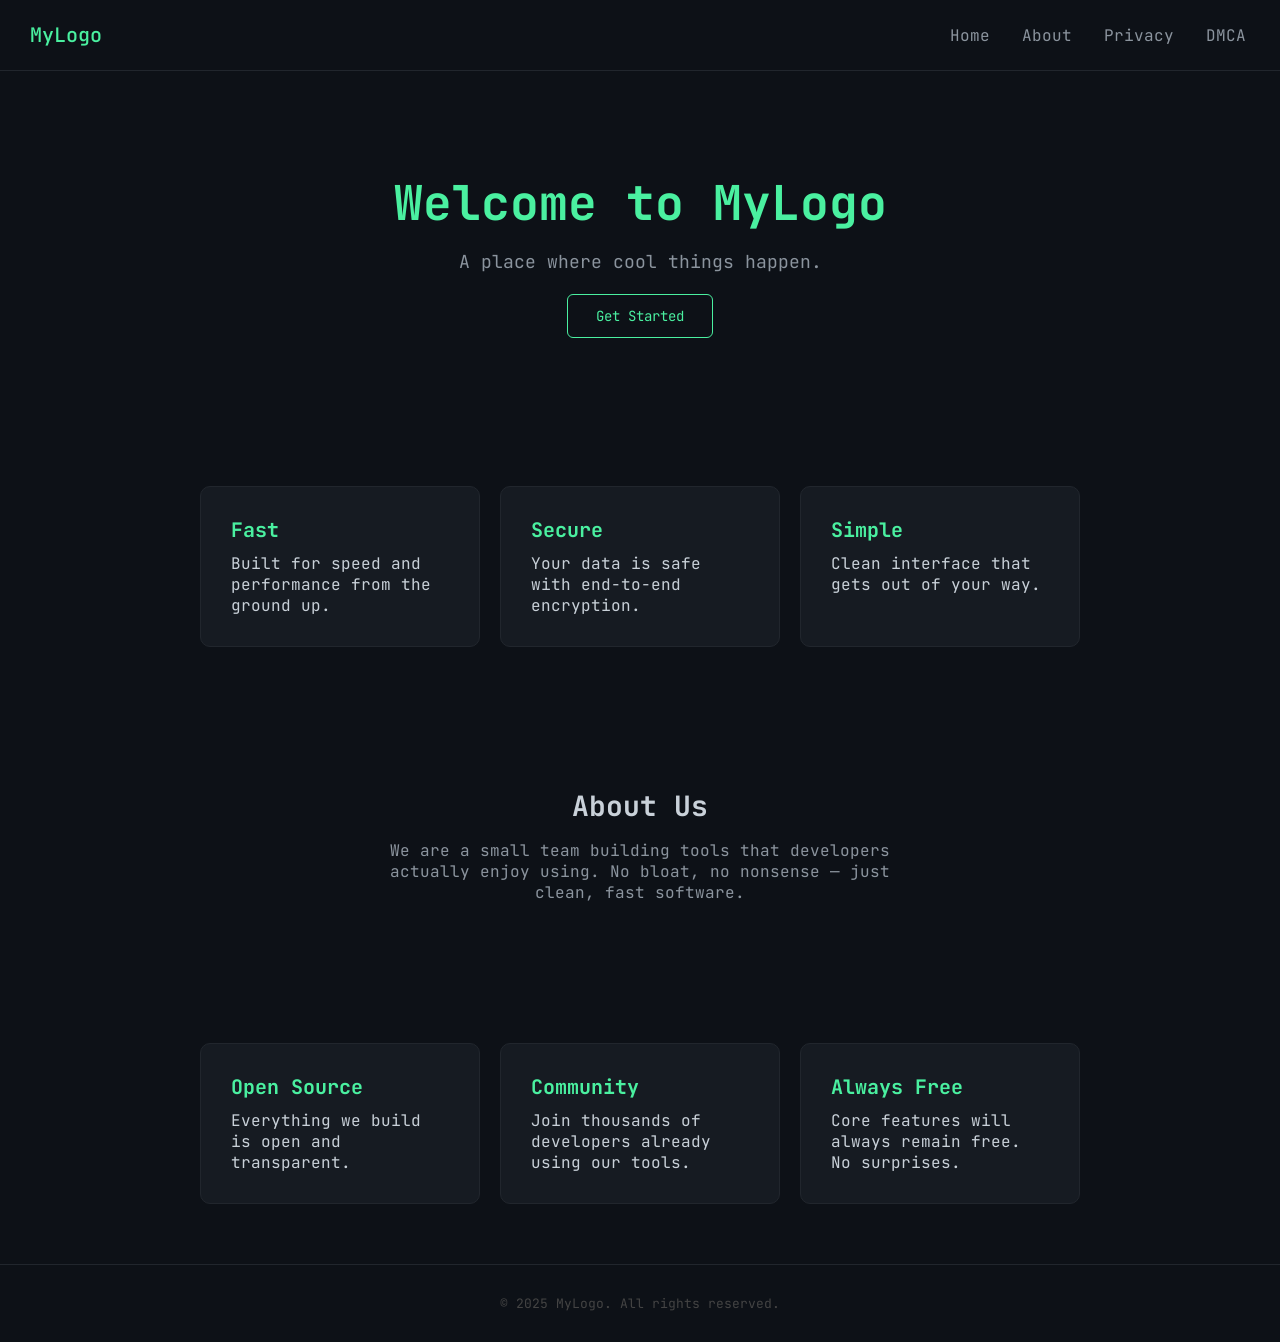
==== index.html @ 4cb36d54 "practice for animations" ====
<!doctype html>
<html lang="en">
  <head>
    <meta charset="UTF-8" />
    <meta name="viewport" content="width=device-width, initial-scale=1.0" />
    <title>Login-form</title>
    <link rel="stylesheet" href="style.css" />
  </head>
  <body>

    <div class="container">
      <div class="logo">MyLogo</div>
      <nav class="navbar">
        <ul class="nav-links">
          <li><a href="">Home</a></li>
          <li><a href="">About</a></li>
          <li><a href="">Privacy</a></li>
          <li><a href="">DMCA</a></li>
        </ul>
      </nav>
    </div>

    <section class="hero">
      <h1>Welcome to MyLogo</h1>
      <p>A place where cool things happen.</p>
      <a href="" class="btn">Get Started</a>
    </section>

    <section class="features">
      <div class="card">
        <h2>Fast</h2>
        <p>Built for speed and performance from the ground up.</p>
      </div>
      <div class="card">
        <h2>Secure</h2>
        <p>Your data is safe with end-to-end encryption.</p>
      </div>
      <div class="card">
        <h2>Simple</h2>
        <p>Clean interface that gets out of your way.</p>
      </div>
    </section>

    <section class="about">
      <h2>About Us</h2>
      <p>We are a small team building tools that developers actually enjoy using. No bloat, no nonsense — just clean, fast software.</p>
    </section>

    <section class="features">
      <div class="card">
        <h2>Open Source</h2>
        <p>Everything we build is open and transparent.</p>
      </div>
      <div class="card">
        <h2>Community</h2>
        <p>Join thousands of developers already using our tools.</p>
      </div>
      <div class="card">
        <h2>Always Free</h2>
        <p>Core features will always remain free. No surprises.</p>
      </div>
    </section>

    <footer class="footer">
      <p>© 2025 MyLogo. All rights reserved.</p>
    </footer>

  </body>
  <script>
    const observer = new IntersectionObserver((entries) => {
        entries.forEach(entry => {
            if(entry.isIntersecting) {
                entry.target.classList.add('visible');
            }
        });
    });
    document.querySelectorAll('.card').forEach(e1 => observer.observe(e1));
  </script>
</html>
---- style.css ----
@import url('https://fonts.googleapis.com/css2?family=JetBrains+Mono:wght@300;400;500&family=Fira+Code:wght@300;400;500&display=swap');

* {
    padding: 0;
    margin: 0;
    box-sizing: border-box;
}

body {
    font-family: 'JetBrains Mono', monospace;
    background-color: #0d1117;
    color: #c9d1d9;
}

a {
    text-decoration: none;
    color: #c9d1d9;
}

.navbar {
    display: flex;
}

.nav-links {
    list-style: none;
    display: flex;
    gap: 4px;
}

.container {
    padding: 12px 20px;
    background-color: #0d1117;
    border-bottom: 1px solid #21262d;
    display: flex;
    justify-content: space-between;
    align-items: center;
}

.logo {
    padding: 10px;
    font-size: 20px;
    color: #4af0a0;
    font-weight: 500;
}

.nav-links li a {
    display: block;
    padding: 7px 14px;
    border-radius: 6px;
    color: #8b949e;
}

.nav-links li a:hover {
    background-color: #161b22;
    color: #4af0a0;
}

.hero {
    text-align: center;
    padding: 100px 20px;
    color: #c9d1d9;
}

.hero h1 {
    font-size: 48px;
    color: #4af0a0;
    margin-bottom: 16px;
}

.hero p {
    font-size: 18px;
    margin-bottom: 32px;
    color: #8b949e;
}

.btn {
    padding: 12px 28px;
    border: 1px solid #4af0a0;
    color: #4af0a0;
    border-radius: 6px;
    font-family: 'JetBrains Mono', monospace;
    font-size: 14px;
}

.btn:hover {
    background-color: #4af0a0;
    color: #0d1117;
}

.features {
    display: flex;
    gap: 20px;
    padding: 60px 40px;
    justify-content: center;
}

.card {
    background: #161b22;
    border: 1px solid #21262d;
    border-radius: 10px;
    padding: 30px;
    width: 280px;
    color: #c9d1d9;
}

.card h2 {
    color: #4af0a0;
    margin-bottom: 10px;
    font-size: 20px;
}

.about {
    text-align: center;
    padding: 80px 40px;
    max-width: 600px;
    margin: 0 auto;
    color: #8b949e;
}

.about h2 {
    color: #c9d1d9;
    margin-bottom: 16px;
    font-size: 28px;
}

.footer {
    text-align: center;
    padding: 30px;
    border-top: 1px solid #21262d;
    color: #444;
    font-size: 13px;
}

.card {
    opacity: 0;
    transform: translateY(30px);
    transition: opacity 0.5s ease , transform 0.5s ease;
}

.card.visible {
    opacity: 1;
    transform: translateY(0);
}
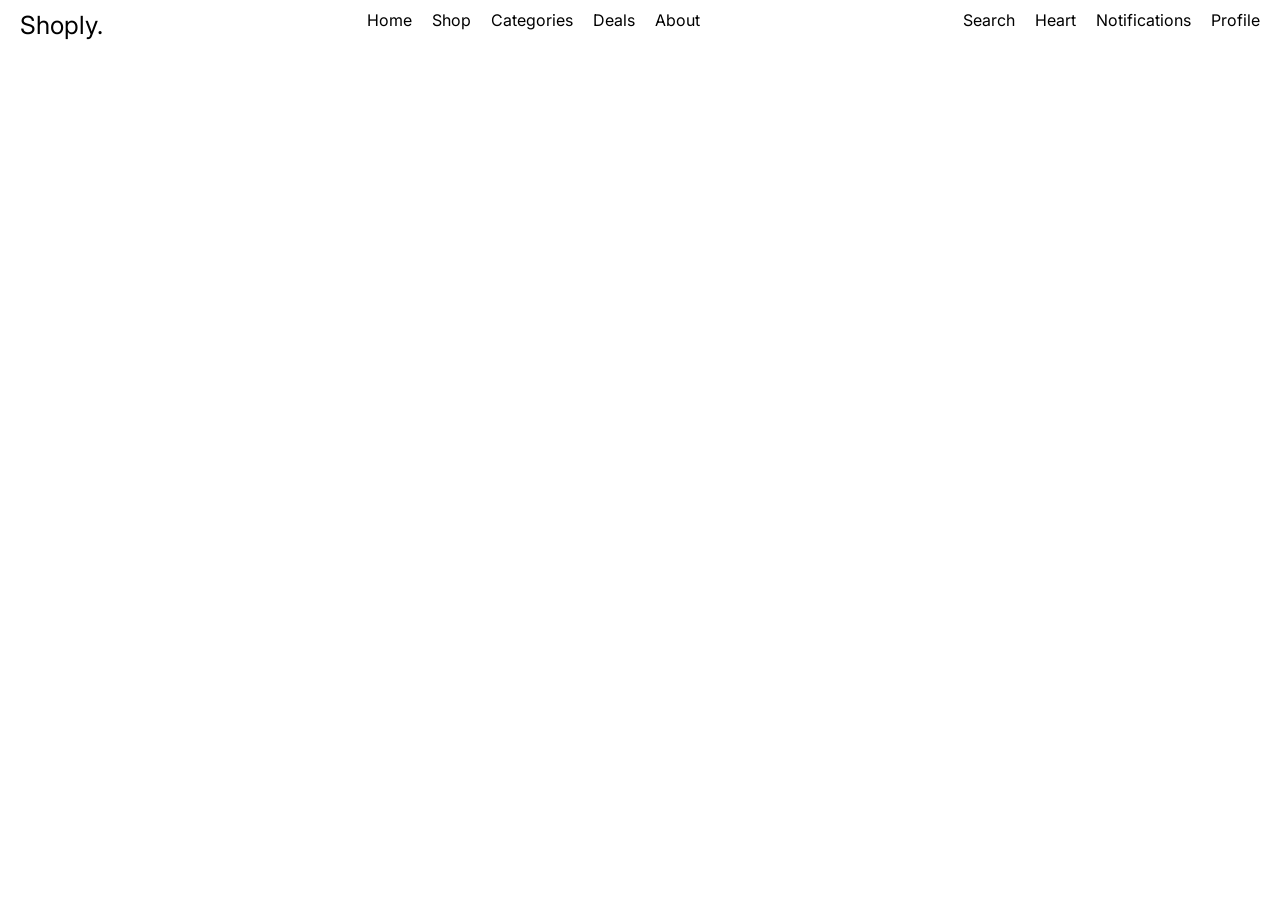
==== commit 855aecdf: "new works" ====
--- a/index.html
+++ b/index.html
@@ -1,79 +1,35 @@
 <!doctype html>
 <html lang="en">
   <head>
+    <head>
+      <link rel="preconnect" href="https://fonts.googleapis.com" />
+      <link rel="preconnect" href="https://fonts.gstatic.com" crossorigin />
+      <link
+        href="https://fonts.googleapis.com/css2?family=Inter:wght@300;400;500;600;700&display=swap"
+        rel="stylesheet"
+      />
+    </head>
     <meta charset="UTF-8" />
     <meta name="viewport" content="width=device-width, initial-scale=1.0" />
-    <title>Login-form</title>
-    <link rel="stylesheet" href="style.css" />
+    <title>Shoply</title>
   </head>
+  <link rel="stylesheet" href="style.css" />
   <body>
-
-    <div class="container">
-      <div class="logo">MyLogo</div>
-      <nav class="navbar">
-        <ul class="nav-links">
-          <li><a href="">Home</a></li>
-          <li><a href="">About</a></li>
-          <li><a href="">Privacy</a></li>
-          <li><a href="">DMCA</a></li>
-        </ul>
-      </nav>
-    </div>
-
-    <section class="hero">
-      <h1>Welcome to MyLogo</h1>
-      <p>A place where cool things happen.</p>
-      <a href="" class="btn">Get Started</a>
-    </section>
-
-    <section class="features">
-      <div class="card">
-        <h2>Fast</h2>
-        <p>Built for speed and performance from the ground up.</p>
-      </div>
-      <div class="card">
-        <h2>Secure</h2>
-        <p>Your data is safe with end-to-end encryption.</p>
-      </div>
-      <div class="card">
-        <h2>Simple</h2>
-        <p>Clean interface that gets out of your way.</p>
-      </div>
-    </section>
-
-    <section class="about">
-      <h2>About Us</h2>
-      <p>We are a small team building tools that developers actually enjoy using. No bloat, no nonsense — just clean, fast software.</p>
-    </section>
-
-    <section class="features">
-      <div class="card">
-        <h2>Open Source</h2>
-        <p>Everything we build is open and transparent.</p>
-      </div>
-      <div class="card">
-        <h2>Community</h2>
-        <p>Join thousands of developers already using our tools.</p>
-      </div>
-      <div class="card">
-        <h2>Always Free</h2>
-        <p>Core features will always remain free. No surprises.</p>
-      </div>
-    </section>
-
-    <footer class="footer">
-      <p>© 2025 MyLogo. All rights reserved.</p>
-    </footer>
-
+    <nav class="navbar">
+      <div class="logo">Shoply.</div>
+      <ul class="nav-links">
+        <li>Home</li>
+        <li>Shop</li>
+        <li>Categories</li>
+        <li>Deals</li>
+        <li>About</li>
+      </ul>
+      <ul class="profile">
+        <li>Search</li>
+        <li>Heart</li>
+        <li>Notifications</li>
+        <li>Profile</li>
+      </ul>
+    </nav>
   </body>
-  <script>
-    const observer = new IntersectionObserver((entries) => {
-        entries.forEach(entry => {
-            if(entry.isIntersecting) {
-                entry.target.classList.add('visible');
-            }
-        });
-    });
-    document.querySelectorAll('.card').forEach(e1 => observer.observe(e1));
-  </script>
-</html>+</html>
--- a/style.css
+++ b/style.css
@@ -1,143 +1,36 @@
-@import url('https://fonts.googleapis.com/css2?family=JetBrains+Mono:wght@300;400;500&family=Fira+Code:wght@300;400;500&display=swap');
-
 * {
     padding: 0;
     margin: 0;
     box-sizing: border-box;
+    
 }
 
 body {
-    font-family: 'JetBrains Mono', monospace;
-    background-color: #0d1117;
-    color: #c9d1d9;
+    font-family: 'Inter' , sans-serif;
 }
 
-a {
-    text-decoration: none;
-    color: #c9d1d9;
+
+.logo {
+    font-size: 25px;
 }
 
 .navbar {
     display: flex;
+    justify-content: space-between;
+    padding: 10px 20px;
 }
 
-.nav-links {
+.navbar ul li {
     list-style: none;
-    display: flex;
-    gap: 4px;
 }
 
-.container {
-    padding: 12px 20px;
-    background-color: #0d1117;
-    border-bottom: 1px solid #21262d;
-    display: flex;
-    justify-content: space-between;
-    align-items: center;
+.navbar ul li:hover {
+    color: blue;
+    text-decoration: underline;
+    cursor: pointer;
 }
 
-.logo {
-    padding: 10px;
-    font-size: 20px;
-    color: #4af0a0;
-    font-weight: 500;
-}
-
-.nav-links li a {
-    display: block;
-    padding: 7px 14px;
-    border-radius: 6px;
-    color: #8b949e;
-}
-
-.nav-links li a:hover {
-    background-color: #161b22;
-    color: #4af0a0;
-}
-
-.hero {
-    text-align: center;
-    padding: 100px 20px;
-    color: #c9d1d9;
-}
-
-.hero h1 {
-    font-size: 48px;
-    color: #4af0a0;
-    margin-bottom: 16px;
-}
-
-.hero p {
-    font-size: 18px;
-    margin-bottom: 32px;
-    color: #8b949e;
-}
-
-.btn {
-    padding: 12px 28px;
-    border: 1px solid #4af0a0;
-    color: #4af0a0;
-    border-radius: 6px;
-    font-family: 'JetBrains Mono', monospace;
-    font-size: 14px;
-}
-
-.btn:hover {
-    background-color: #4af0a0;
-    color: #0d1117;
-}
-
-.features {
+.navbar ul {
     display: flex;
     gap: 20px;
-    padding: 60px 40px;
-    justify-content: center;
-}
-
-.card {
-    background: #161b22;
-    border: 1px solid #21262d;
-    border-radius: 10px;
-    padding: 30px;
-    width: 280px;
-    color: #c9d1d9;
-}
-
-.card h2 {
-    color: #4af0a0;
-    margin-bottom: 10px;
-    font-size: 20px;
-}
-
-.about {
-    text-align: center;
-    padding: 80px 40px;
-    max-width: 600px;
-    margin: 0 auto;
-    color: #8b949e;
-}
-
-.about h2 {
-    color: #c9d1d9;
-    margin-bottom: 16px;
-    font-size: 28px;
-}
-
-.footer {
-    text-align: center;
-    padding: 30px;
-    border-top: 1px solid #21262d;
-    color: #444;
-    font-size: 13px;
-}
-
-.card {
-    opacity: 0;
-    transform: translateY(30px);
-    transition: opacity 0.5s ease , transform 0.5s ease;
-}
-
-.card.visible {
-    opacity: 1;
-    transform: translateY(0);
 }
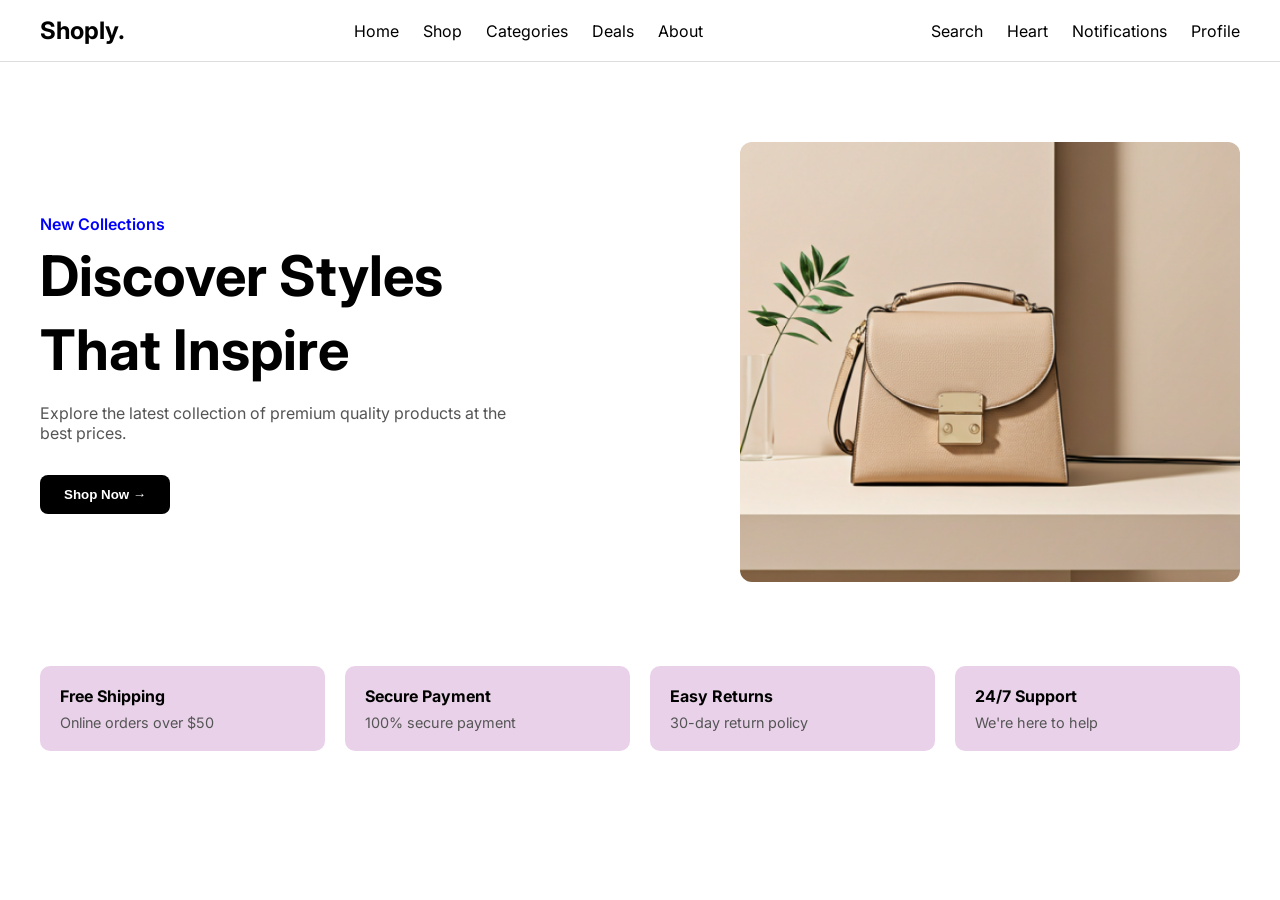
==== commit 255f489b: "more stuffs" ====
--- a/index.html
+++ b/index.html
@@ -1,35 +1,80 @@
 <!doctype html>
 <html lang="en">
-  <head>
-    <head>
-      <link rel="preconnect" href="https://fonts.googleapis.com" />
-      <link rel="preconnect" href="https://fonts.gstatic.com" crossorigin />
-      <link
+<head>
+    <meta charset="UTF-8" />
+    <meta name="viewport" content="width=device-width, initial-scale=1.0" />
+
+    <link rel="preconnect" href="https://fonts.googleapis.com" />
+    <link rel="preconnect" href="https://fonts.gstatic.com" crossorigin />
+    <link
         href="https://fonts.googleapis.com/css2?family=Inter:wght@300;400;500;600;700&display=swap"
         rel="stylesheet"
-      />
-    </head>
-    <meta charset="UTF-8" />
-    <meta name="viewport" content="width=device-width, initial-scale=1.0" />
+    />
+
+    <link rel="stylesheet" href="style.css" />
     <title>Shoply</title>
-  </head>
-  <link rel="stylesheet" href="style.css" />
-  <body>
+</head>
+
+<body>
     <nav class="navbar">
-      <div class="logo">Shoply.</div>
-      <ul class="nav-links">
-        <li>Home</li>
-        <li>Shop</li>
-        <li>Categories</li>
-        <li>Deals</li>
-        <li>About</li>
-      </ul>
-      <ul class="profile">
-        <li>Search</li>
-        <li>Heart</li>
-        <li>Notifications</li>
-        <li>Profile</li>
-      </ul>
+        <div class="logo">Shoply.</div>
+
+        <ul class="nav-links">
+            <li>Home</li>
+            <li>Shop</li>
+            <li>Categories</li>
+            <li>Deals</li>
+            <li>About</li>
+        </ul>
+
+        <ul class="profile">
+            <li>Search</li>
+            <li>Heart</li>
+            <li>Notifications</li>
+            <li>Profile</li>
+        </ul>
     </nav>
-  </body>
-</html>
+
+    <section class="hero">
+        <div class="container">
+            <p class="color-1">New Collections</p>
+
+            <h1>Discover Styles</h1>
+            <h1>That Inspire</h1>
+
+            <p class="hero-description">
+                Explore the latest collection of premium quality products at
+                the best prices.
+            </p>
+
+            <button>Shop Now →</button>
+        </div>
+
+        <div class="image-container">
+            <img src="handbag.png" alt="Fashion Handbag" />
+        </div>
+    </section>
+
+    <section class="labels">
+        <div class="label">
+            <h3>Free Shipping</h3>
+            <p>Online orders over $50</p>
+        </div>
+
+        <div class="label">
+            <h3>Secure Payment</h3>
+            <p>100% secure payment</p>
+        </div>
+
+        <div class="label">
+            <h3>Easy Returns</h3>
+            <p>30-day return policy</p>
+        </div>
+
+        <div class="label">
+            <h3>24/7 Support</h3>
+            <p>We're here to help</p>
+        </div>
+    </section>
+</body>
+</html>
--- a/style.css
+++ b/style.css
@@ -2,35 +2,119 @@
     padding: 0;
     margin: 0;
     box-sizing: border-box;
-    
 }
 
 body {
-    font-family: 'Inter' , sans-serif;
+    font-family: "Inter", sans-serif;
 }
 
 
-.logo {
-    font-size: 25px;
-}
 
 .navbar {
     display: flex;
     justify-content: space-between;
-    padding: 10px 20px;
+    align-items: center;
+    padding: 16px 40px;
+    border-bottom: 1px solid #ddd;
+}
+
+.logo {
+    font-size: 1.5rem;
+    font-weight: 700;
+}
+
+.navbar ul {
+    display: flex;
+    gap: 24px;
 }
 
 .navbar ul li {
     list-style: none;
+    cursor: pointer;
 }
 
 .navbar ul li:hover {
     color: blue;
     text-decoration: underline;
-    cursor: pointer;
 }
 
-.navbar ul {
+
+
+.hero {
+    display: flex;
+    justify-content: space-between;
+    align-items: center;
+    padding: 80px 40px;
+    gap: 40px;
+}
+
+.container {
+    display: flex;
+    flex-direction: column;
+    align-items: flex-start;
+    gap: 12px;
+    max-width: 500px;
+}
+
+.color-1 {
+    color: blue;
+    font-weight: 600;
+}
+
+.container h1 {
+    font-size: 3.5rem;
+    line-height: 1.1;
+}
+
+.hero-description {
+    color: #555;
+    margin-top: 10px;
+    margin-bottom: 20px;
+}
+
+button {
+    padding: 12px 24px;
+    background-color: black;
+    color: white;
+    border: none;
+    border-radius: 8px;
+    cursor: pointer;
+    font-weight: 600;
+}
+
+button:hover {
+    opacity: 0.9;
+}
+
+
+
+.image-container img {
+    width: 500px;
+    max-width: 100%;
+    border-radius: 12px;
+}
+
+
+
+.labels {
     display: flex;
     gap: 20px;
+    padding: 0 40px 40px;
+}
+
+.label {
+    flex: 1;
+    background-color: rgb(233, 210, 233);
+    padding: 20px;
+    border-radius: 10px;
+}
+
+.label h3 {
+    margin-bottom: 8px;
+    font-size: 1rem;
+}
+
+.label p {
+    color: #555;
+    font-size: 0.9rem;
 }
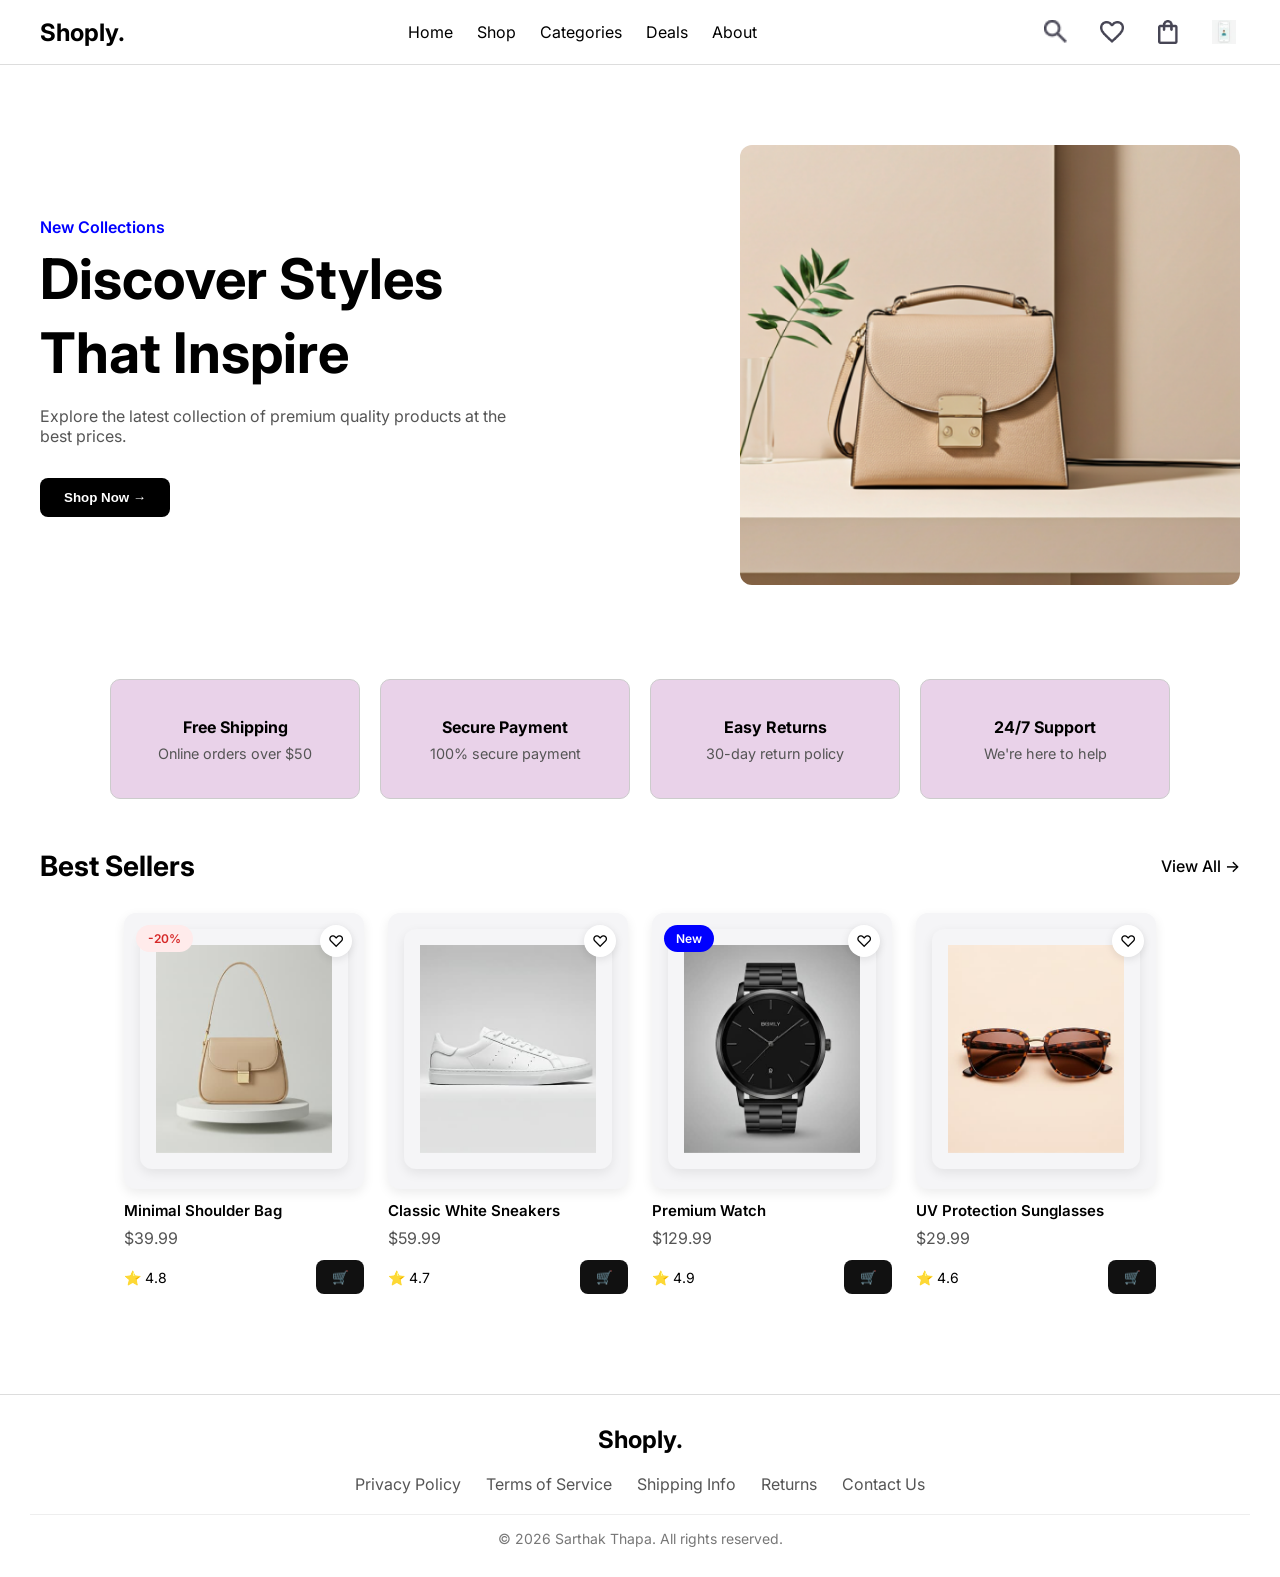
==== commit b4a7af8e: "complete Product" ====
--- a/index.html
+++ b/index.html
@@ -1,80 +1,178 @@
 <!doctype html>
 <html lang="en">
-<head>
+  <head>
     <meta charset="UTF-8" />
     <meta name="viewport" content="width=device-width, initial-scale=1.0" />
 
     <link rel="preconnect" href="https://fonts.googleapis.com" />
     <link rel="preconnect" href="https://fonts.gstatic.com" crossorigin />
     <link
-        href="https://fonts.googleapis.com/css2?family=Inter:wght@300;400;500;600;700&display=swap"
-        rel="stylesheet"
+      href="https://fonts.googleapis.com/css2?family=Inter:wght@300;400;500;600;700&display=swap"
+      rel="stylesheet"
     />
 
     <link rel="stylesheet" href="style.css" />
     <title>Shoply</title>
-</head>
+  </head>
 
-<body>
+  <body>
     <nav class="navbar">
-        <div class="logo">Shoply.</div>
+      <div class="logo">Shoply.</div>
 
-        <ul class="nav-links">
-            <li>Home</li>
-            <li>Shop</li>
-            <li>Categories</li>
-            <li>Deals</li>
-            <li>About</li>
-        </ul>
+      <ul class="nav-links">
+        <li>Home</li>
+        <li>Shop</li>
+        <li>Categories</li>
+        <li>Deals</li>
+        <li>About</li>
+      </ul>
 
-        <ul class="profile">
-            <li>Search</li>
-            <li>Heart</li>
-            <li>Notifications</li>
-            <li>Profile</li>
-        </ul>
+      <ul class="profile">
+        <li><img src="search.png" alt="" /></li>
+        <li><img src="Icon.png" alt="" /></li>
+        <li><img src="cart.png" alt="" /></li>
+        <li><img src="User profile.png" alt="" /></li>
+      </ul>
     </nav>
 
     <section class="hero">
-        <div class="container">
-            <p class="color-1">New Collections</p>
+      <div class="container">
+        <p class="color-1">New Collections</p>
 
-            <h1>Discover Styles</h1>
-            <h1>That Inspire</h1>
+        <h1>Discover Styles</h1>
+        <h1>That Inspire</h1>
 
-            <p class="hero-description">
-                Explore the latest collection of premium quality products at
-                the best prices.
-            </p>
+        <p class="hero-description">
+          Explore the latest collection of premium quality products at the best
+          prices.
+        </p>
 
-            <button>Shop Now →</button>
-        </div>
+        <button>Shop Now →</button>
+      </div>
 
-        <div class="image-container">
-            <img src="handbag.png" alt="Fashion Handbag" />
-        </div>
+      <div class="image-container">
+        <img src="handbag.png" alt="Fashion Handbag" />
+      </div>
     </section>
 
     <section class="labels">
-        <div class="label">
-            <h3>Free Shipping</h3>
-            <p>Online orders over $50</p>
+      <div class="label">
+        <h3>Free Shipping</h3>
+        <p>Online orders over $50</p>
+      </div>
+
+      <div class="label">
+        <h3>Secure Payment</h3>
+        <p>100% secure payment</p>
+      </div>
+
+      <div class="label">
+        <h3>Easy Returns</h3>
+        <p>30-day return policy</p>
+      </div>
+
+      <div class="label">
+        <h3>24/7 Support</h3>
+        <p>We're here to help</p>
+      </div>
+    </section>
+    <section class="product-showcase">
+      <div class="section-header">
+        <h2>Best Sellers</h2>
+        <a href="#">View All →</a>
+      </div>
+
+      <div class="images-holder">
+        <div class="product-card">
+          <div class="image-wrapper">
+            <span class="badge discount">-20%</span>
+
+            <span class="wishlist">♡</span>
+
+            <img src="Bag.png" alt="Bag" />
+          </div>
+
+          <div class="product-info">
+            <h4>Minimal Shoulder Bag</h4>
+            <p class="price">$39.99</p>
+
+            <div class="bottom-row">
+              <span class="rating">⭐ 4.8</span>
+              <button class="cart-btn">🛒</button>
+            </div>
+          </div>
         </div>
 
-        <div class="label">
-            <h3>Secure Payment</h3>
-            <p>100% secure payment</p>
+        <div class="product-card">
+          <div class="image-wrapper">
+            <span class="wishlist">♡</span>
+
+            <img src="shoes.png" alt="Shoes" />
+          </div>
+
+          <div class="product-info">
+            <h4>Classic White Sneakers</h4>
+            <p class="price">$59.99</p>
+
+            <div class="bottom-row">
+              <span class="rating">⭐ 4.7</span>
+              <button class="cart-btn">🛒</button>
+            </div>
+          </div>
         </div>
 
-        <div class="label">
-            <h3>Easy Returns</h3>
-            <p>30-day return policy</p>
+        <div class="product-card">
+          <div class="image-wrapper">
+            <span class="badge new">New</span>
+            <span class="wishlist">♡</span>
+
+            <img src="Watch.png" alt="Watch" />
+          </div>
+          <div class="product-info">
+            <h4>Premium Watch</h4>
+            <p class="price">$129.99</p>
+
+            <div class="bottom-row">
+              <span class="rating">⭐ 4.9</span>
+              <button class="cart-btn">🛒</button>
+            </div>
+          </div>
         </div>
 
-        <div class="label">
-            <h3>24/7 Support</h3>
-            <p>We're here to help</p>
+        <div class="product-card">
+          <div class="image-wrapper">
+            <span class="wishlist">♡</span>
+
+            <img src="sunglass.png" alt="Sunglasses" />
+          </div>
+          <div class="product-info">
+            <h4>UV Protection Sunglasses</h4>
+            <p class="price">$29.99</p>
+
+            <div class="bottom-row">
+              <span class="rating">⭐ 4.6</span>
+              <button class="cart-btn">🛒</button>
+            </div>
+          </div>
         </div>
+      </div>
     </section>
-</body>
-</html>+
+    <section class="footer-sec">
+      <footer>
+        <h2>Shoply.</h2>
+
+        <div class="bottom-texts">
+          <p>Privacy Policy</p>
+          <p>Terms of Service</p>
+          <p>Shipping Info</p>
+          <p>Returns</p>
+          <p>Contact Us</p>
+        </div>
+        <div class="trademark">
+          <p>© 2026 Sarthak Thapa. All rights reserved.</p>
+        </div>
+      </footer>
+    </section>
+  </body>
+</html>
--- a/style.css
+++ b/style.css
@@ -97,16 +97,27 @@
 
 
 .labels {
-    display: flex;
-    gap: 20px;
-    padding: 0 40px 40px;
+  display: flex;
+  justify-content: center;
+  flex-wrap: wrap;
 }
 
 .label {
-    flex: 1;
+    width: 250px;
+    height: 120px;
+    padding: 15px;
+    margin: 10px;
+
+    border: 1px solid #ccc;
+    border-radius: 10px;
+
+    box-sizing: border-box;
+
     background-color: rgb(233, 210, 233);
-    padding: 20px;
-    border-radius: 10px;
+
+    text-align: center;
+    align-content: center;
+    
 }
 
 .label h3 {
@@ -117,4 +128,222 @@
 .label p {
     color: #555;
     font-size: 0.9rem;
+}
+
+.product-showcase {
+    padding: 40px;
+}
+
+
+
+.section-header {
+    display: flex;
+    justify-content: space-between;
+    align-items: center;
+
+    margin-bottom: 30px;
+}
+
+.section-header h2 {
+    font-size: 28px;
+}
+
+.section-header a {
+    text-decoration: none;
+    color: black;
+    font-weight: 500;
+}
+
+
+
+.images-holder {
+    display: flex;
+    justify-content: center;
+    gap: 24px;
+    flex-wrap: wrap;
+}
+
+
+
+.product-card {
+    width: 240px;
+}
+
+.product-card img {
+    width: 100%;
+    height: 240px;
+
+    object-fit: cover;
+
+    background-color: #f5f5f7;
+
+    border-radius: 12px;
+
+    padding: 16px;
+
+    box-shadow: 0 4px 12px rgba(0, 0, 0, 0.08);
+
+    box-sizing: border-box;
+}
+
+
+
+.product-info {
+    margin-top: 12px;
+}
+
+.product-info h4 {
+    margin-bottom: 8px;
+    font-size: 15px;
+    font-weight: 600;
+}
+
+.price {
+    color: #555;
+    margin-bottom: 12px;
+}
+
+
+
+.bottom-row {
+    display: flex;
+    justify-content: space-between;
+    align-items: center;
+}
+
+.rating {
+    font-size: 14px;
+}
+
+.cart-btn {
+    width: 34px;
+    height: 34px;
+
+    border: none;
+    border-radius: 8px;
+
+    background: #111;
+    color: white;
+
+    display: flex;
+    justify-content: center;
+    align-items: center;
+
+    cursor: pointer;
+}
+
+
+.footer-sec {
+    margin-top: 60px;
+    padding: 30px;
+    border-top: 1px solid #ddd;
+}
+
+footer {
+    display: flex;
+    flex-direction: column;
+    align-items: center;
+    gap: 20px;
+}
+
+footer h2 {
+    margin: 0;
+}
+
+.bottom-texts {
+    display: flex;
+    gap: 25px;
+    flex-wrap: wrap;
+    justify-content: center;
+}
+
+.bottom-texts p {
+    margin: 0;
+    cursor: pointer;
+    color: #555;
+}
+
+.bottom-texts p:hover {
+    color: blue;
+}
+
+.trademark {
+    width: 100%;
+    text-align: center;
+    border-top: 1px solid #eee;
+    padding-top: 15px;
+    color: #777;
+    font-size: 14px;
+}
+
+.profile img {
+    width: 24px;
+    height: 24px;
+    object-fit: contain;
+    display: block;
+}
+
+.profile li {
+    width: 32px;
+    height: 32px;
+    display: flex;
+    justify-content: center;
+    align-items: center;
+}
+
+.image-wrapper {
+    position: relative;
+
+    background-color: #f5f5f7;
+    border-radius: 12px;
+
+    padding: 16px;
+
+    box-shadow: 0 4px 12px rgba(0,0,0,0.08);
+}
+
+.wishlist {
+    position: absolute;
+
+    top: 12px;
+    right: 12px;
+
+    width: 32px;
+    height: 32px;
+
+    background: white;
+
+    border-radius: 50%;
+
+    display: flex;
+    justify-content: center;
+    align-items: center;
+
+    cursor: pointer;
+
+    box-shadow: 0 2px 8px rgba(0,0,0,0.1);
+}
+
+.badge {
+    position: absolute;
+
+    top: 12px;
+    left: 12px;
+
+    padding: 6px 12px;
+
+    border-radius: 20px;
+
+    font-size: 12px;
+    font-weight: 600;
+}
+
+.discount {
+    background: #ffebeb;
+    color: #d62828;
+}
+
+.new {
+    background: blue;
+    color: white;
 }
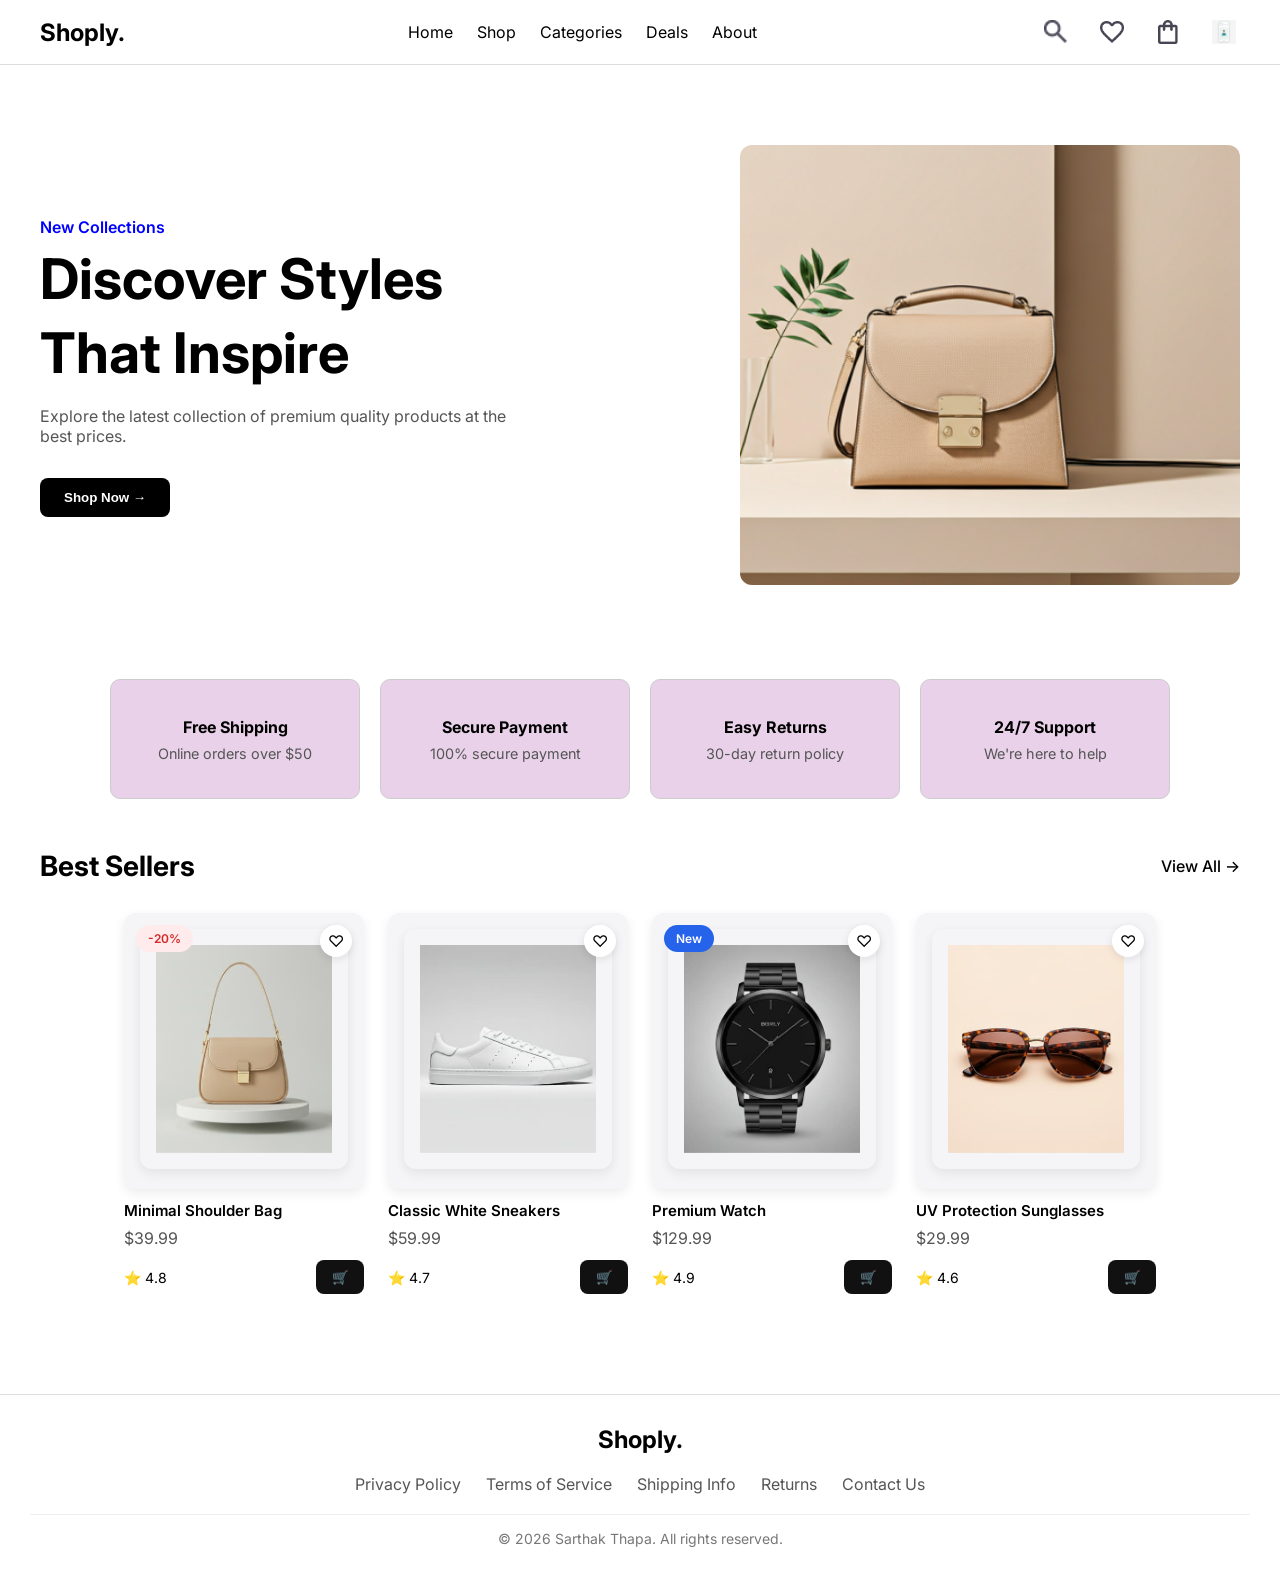
==== commit a513ef5e: "new stuffs" ====
--- a/index.html
+++ b/index.html
@@ -20,11 +20,11 @@
       <div class="logo">Shoply.</div>
 
       <ul class="nav-links">
-        <li>Home</li>
-        <li>Shop</li>
-        <li>Categories</li>
-        <li>Deals</li>
-        <li>About</li>
+        <li>Home </li>
+        <li>Shop </li>
+        <li>Categories </li>
+        <li>Deals </li>
+        <li>About </li>
       </ul>
 
       <ul class="profile">
--- a/style.css
+++ b/style.css
@@ -1,100 +1,92 @@
 * {
-    padding: 0;
-    margin: 0;
-    box-sizing: border-box;
+  padding: 0;
+  margin: 0;
+  box-sizing: border-box;
 }
 
 body {
-    font-family: "Inter", sans-serif;
-}
-
-
+  font-family: "Inter", sans-serif;
+}
 
 .navbar {
-    display: flex;
-    justify-content: space-between;
-    align-items: center;
-    padding: 16px 40px;
-    border-bottom: 1px solid #ddd;
+  display: flex;
+  justify-content: space-between;
+  align-items: center;
+  padding: 16px 40px;
+  border-bottom: 1px solid #ddd;
 }
 
 .logo {
-    font-size: 1.5rem;
-    font-weight: 700;
+  font-size: 1.5rem;
+  font-weight: 700;
 }
 
 .navbar ul {
-    display: flex;
-    gap: 24px;
+  display: flex;
+  gap: 24px;
 }
 
 .navbar ul li {
-    list-style: none;
-    cursor: pointer;
+  list-style: none;
+  cursor: pointer;
 }
 
 .navbar ul li:hover {
-    color: blue;
-    text-decoration: underline;
-}
-
-
+  color: blue;
+  text-decoration: underline;
+}
 
 .hero {
-    display: flex;
-    justify-content: space-between;
-    align-items: center;
-    padding: 80px 40px;
-    gap: 40px;
+  display: flex;
+  justify-content: space-between;
+  align-items: center;
+  padding: 80px 40px;
+  gap: 40px;
 }
 
 .container {
-    display: flex;
-    flex-direction: column;
-    align-items: flex-start;
-    gap: 12px;
-    max-width: 500px;
+  display: flex;
+  flex-direction: column;
+  align-items: flex-start;
+  gap: 12px;
+  max-width: 500px;
 }
 
 .color-1 {
-    color: blue;
-    font-weight: 600;
+  color: blue;
+  font-weight: 600;
 }
 
 .container h1 {
-    font-size: 3.5rem;
-    line-height: 1.1;
+  font-size: 3.5rem;
+  line-height: 1.1;
 }
 
 .hero-description {
-    color: #555;
-    margin-top: 10px;
-    margin-bottom: 20px;
+  color: #555;
+  margin-top: 10px;
+  margin-bottom: 20px;
 }
 
 button {
-    padding: 12px 24px;
-    background-color: black;
-    color: white;
-    border: none;
-    border-radius: 8px;
-    cursor: pointer;
-    font-weight: 600;
+  padding: 12px 24px;
+  background-color: black;
+  color: white;
+  border: none;
+  border-radius: 8px;
+  cursor: pointer;
+  font-weight: 600;
 }
 
 button:hover {
-    opacity: 0.9;
-}
-
-
+  opacity: 0.9;
+}
 
 .image-container img {
-    width: 500px;
-    max-width: 100%;
-    border-radius: 12px;
-}
-
-
+  width: 500px;
+  max-width: 100%;
+  border-radius: 12px;
+}
 
 .labels {
   display: flex;
@@ -103,247 +95,235 @@
 }
 
 .label {
-    width: 250px;
-    height: 120px;
-    padding: 15px;
-    margin: 10px;
-
-    border: 1px solid #ccc;
-    border-radius: 10px;
-
-    box-sizing: border-box;
-
-    background-color: rgb(233, 210, 233);
-
-    text-align: center;
-    align-content: center;
-    
+  width: 250px;
+  height: 120px;
+  padding: 15px;
+  margin: 10px;
+
+  border: 1px solid #ccc;
+  border-radius: 10px;
+
+  box-sizing: border-box;
+
+  background-color: rgb(233, 210, 233);
+
+  text-align: center;
+  align-content: center;
 }
 
 .label h3 {
-    margin-bottom: 8px;
-    font-size: 1rem;
+  margin-bottom: 8px;
+  font-size: 1rem;
 }
 
 .label p {
-    color: #555;
-    font-size: 0.9rem;
+  color: #555;
+  font-size: 0.9rem;
 }
 
 .product-showcase {
-    padding: 40px;
-}
-
-
+  padding: 40px;
+}
 
 .section-header {
-    display: flex;
-    justify-content: space-between;
-    align-items: center;
-
-    margin-bottom: 30px;
+  display: flex;
+  justify-content: space-between;
+  align-items: center;
+
+  margin-bottom: 30px;
 }
 
 .section-header h2 {
-    font-size: 28px;
+  font-size: 28px;
 }
 
 .section-header a {
-    text-decoration: none;
-    color: black;
-    font-weight: 500;
-}
-
-
+  text-decoration: none;
+  color: black;
+  font-weight: 500;
+}
 
 .images-holder {
-    display: flex;
-    justify-content: center;
-    gap: 24px;
-    flex-wrap: wrap;
-}
-
-
+  display: flex;
+  justify-content: center;
+  gap: 24px;
+  flex-wrap: wrap;
+}
 
 .product-card {
-    width: 240px;
+  width: 240px;
 }
 
 .product-card img {
-    width: 100%;
-    height: 240px;
-
-    object-fit: cover;
-
-    background-color: #f5f5f7;
-
-    border-radius: 12px;
-
-    padding: 16px;
-
-    box-shadow: 0 4px 12px rgba(0, 0, 0, 0.08);
-
-    box-sizing: border-box;
-}
-
-
+  width: 100%;
+  height: 240px;
+
+  object-fit: cover;
+
+  background-color: #f5f5f7;
+
+  border-radius: 12px;
+
+  padding: 16px;
+
+  box-shadow: 0 4px 12px rgba(0, 0, 0, 0.08);
+
+  box-sizing: border-box;
+}
 
 .product-info {
-    margin-top: 12px;
+  margin-top: 12px;
 }
 
 .product-info h4 {
-    margin-bottom: 8px;
-    font-size: 15px;
-    font-weight: 600;
+  margin-bottom: 8px;
+  font-size: 15px;
+  font-weight: 600;
 }
 
 .price {
-    color: #555;
-    margin-bottom: 12px;
-}
-
-
+  color: #555;
+  margin-bottom: 12px;
+}
 
 .bottom-row {
-    display: flex;
-    justify-content: space-between;
-    align-items: center;
+  display: flex;
+  justify-content: space-between;
+  align-items: center;
 }
 
 .rating {
-    font-size: 14px;
+  font-size: 14px;
 }
 
 .cart-btn {
-    width: 34px;
-    height: 34px;
-
-    border: none;
-    border-radius: 8px;
-
-    background: #111;
-    color: white;
-
-    display: flex;
-    justify-content: center;
-    align-items: center;
-
-    cursor: pointer;
-}
-
+  width: 34px;
+  height: 34px;
+
+  border: none;
+  border-radius: 8px;
+
+  background: #111;
+  color: white;
+
+  display: flex;
+  justify-content: center;
+  align-items: center;
+
+  cursor: pointer;
+}
 
 .footer-sec {
-    margin-top: 60px;
-    padding: 30px;
-    border-top: 1px solid #ddd;
+  margin-top: 60px;
+  padding: 30px;
+  border-top: 1px solid #ddd;
 }
 
 footer {
-    display: flex;
-    flex-direction: column;
-    align-items: center;
-    gap: 20px;
+  display: flex;
+  flex-direction: column;
+  align-items: center;
+  gap: 20px;
 }
 
 footer h2 {
-    margin: 0;
+  margin: 0;
 }
 
 .bottom-texts {
-    display: flex;
-    gap: 25px;
-    flex-wrap: wrap;
-    justify-content: center;
+  display: flex;
+  gap: 25px;
+  flex-wrap: wrap;
+  justify-content: center;
 }
 
 .bottom-texts p {
-    margin: 0;
-    cursor: pointer;
-    color: #555;
+  margin: 0;
+  cursor: pointer;
+  color: #555;
 }
 
 .bottom-texts p:hover {
-    color: blue;
+  color: blue;
 }
 
 .trademark {
-    width: 100%;
-    text-align: center;
-    border-top: 1px solid #eee;
-    padding-top: 15px;
-    color: #777;
-    font-size: 14px;
+  width: 100%;
+  text-align: center;
+  border-top: 1px solid #eee;
+  padding-top: 15px;
+  color: #777;
+  font-size: 14px;
 }
 
 .profile img {
-    width: 24px;
-    height: 24px;
-    object-fit: contain;
-    display: block;
+  width: 24px;
+  height: 24px;
+  object-fit: contain;
+  display: block;
 }
 
 .profile li {
-    width: 32px;
-    height: 32px;
-    display: flex;
-    justify-content: center;
-    align-items: center;
+  width: 32px;
+  height: 32px;
+  display: flex;
+  justify-content: center;
+  align-items: center;
 }
 
 .image-wrapper {
-    position: relative;
-
-    background-color: #f5f5f7;
-    border-radius: 12px;
-
-    padding: 16px;
-
-    box-shadow: 0 4px 12px rgba(0,0,0,0.08);
+  position: relative;
+
+  background-color: #f5f5f7;
+  border-radius: 12px;
+
+  padding: 16px;
+
+  box-shadow: 0 4px 12px rgba(0, 0, 0, 0.08);
 }
 
 .wishlist {
-    position: absolute;
-
-    top: 12px;
-    right: 12px;
-
-    width: 32px;
-    height: 32px;
-
-    background: white;
-
-    border-radius: 50%;
-
-    display: flex;
-    justify-content: center;
-    align-items: center;
-
-    cursor: pointer;
-
-    box-shadow: 0 2px 8px rgba(0,0,0,0.1);
+  position: absolute;
+
+  top: 12px;
+  right: 12px;
+
+  width: 32px;
+  height: 32px;
+
+  background: white;
+
+  border-radius: 50%;
+
+  display: flex;
+  justify-content: center;
+  align-items: center;
+
+  cursor: pointer;
+
+  box-shadow: 0 2px 8px rgba(0, 0, 0, 0.1);
 }
 
 .badge {
-    position: absolute;
-
-    top: 12px;
-    left: 12px;
-
-    padding: 6px 12px;
-
-    border-radius: 20px;
-
-    font-size: 12px;
-    font-weight: 600;
+  position: absolute;
+
+  top: 12px;
+  left: 12px;
+
+  padding: 6px 12px;
+
+  border-radius: 20px;
+
+  font-size: 12px;
+  font-weight: 600;
 }
 
 .discount {
-    background: #ffebeb;
-    color: #d62828;
+  background: #ffebeb;
+  color: #d62828;
 }
 
 .new {
-    background: blue;
-    color: white;
-}+  background-color: #2563eb;
+  color: white;
+}
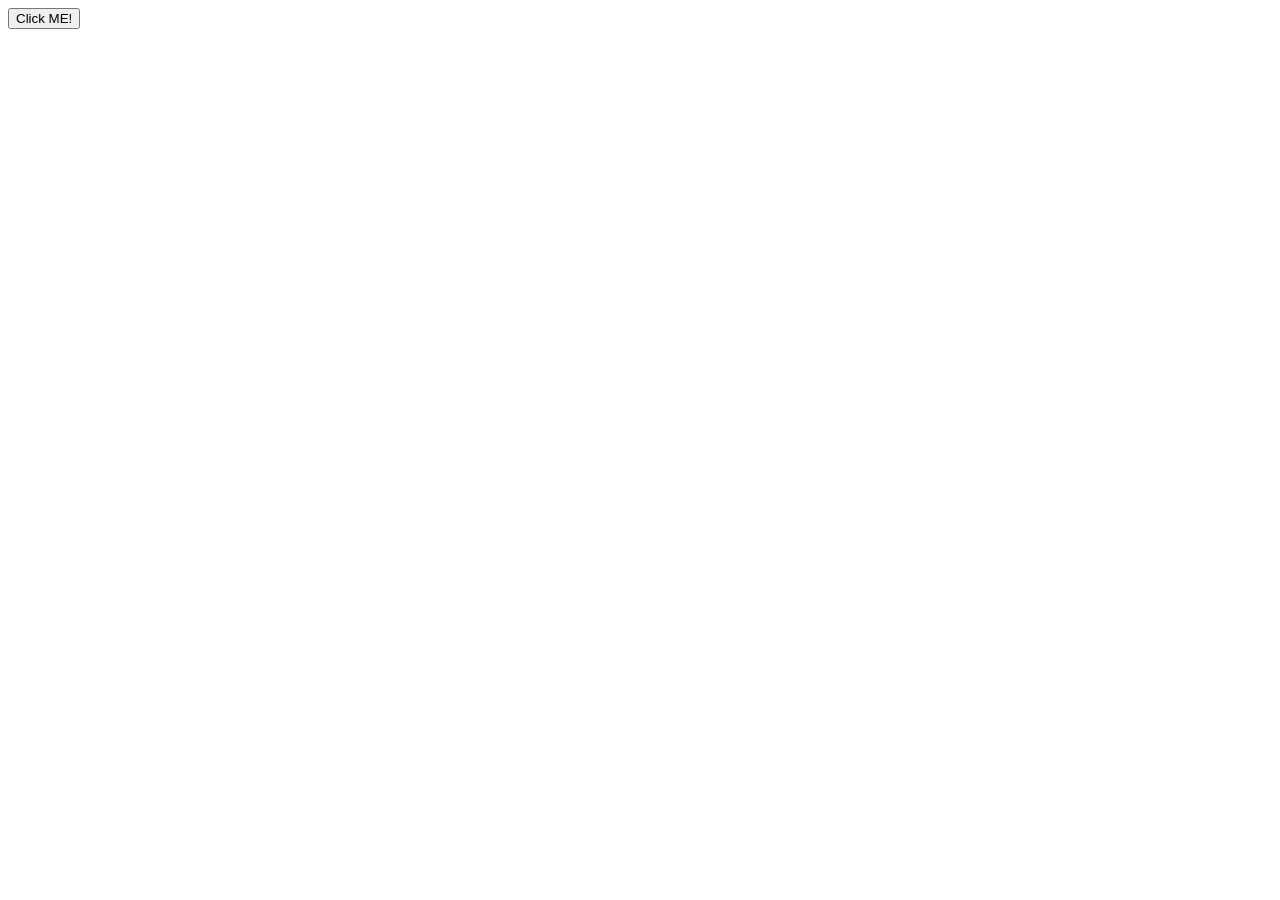
==== commit c573fec6: "basics" ====
--- a/index.html
+++ b/index.html
@@ -1,178 +1,20 @@
-<!doctype html>
+<!DOCTYPE html>
 <html lang="en">
-  <head>
-    <meta charset="UTF-8" />
-    <meta name="viewport" content="width=device-width, initial-scale=1.0" />
+<head>
+    <meta charset="UTF-8">
+    <meta name="viewport" content="width=device-width, initial-scale=1.0">
+    <title>Title - Sarthak</title>
+</head>
+<body>
+    <button onclick="caller()">Click ME!</button>
+</body>
+<script>
 
-    <link rel="preconnect" href="https://fonts.googleapis.com" />
-    <link rel="preconnect" href="https://fonts.gstatic.com" crossorigin />
-    <link
-      href="https://fonts.googleapis.com/css2?family=Inter:wght@300;400;500;600;700&display=swap"
-      rel="stylesheet"
-    />
+    function caller() {
+        alert("This is an alert message")
+    }
 
-    <link rel="stylesheet" href="style.css" />
-    <title>Shoply</title>
-  </head>
+</script>
 
-  <body>
-    <nav class="navbar">
-      <div class="logo">Shoply.</div>
-
-      <ul class="nav-links">
-        <li>Home </li>
-        <li>Shop </li>
-        <li>Categories </li>
-        <li>Deals </li>
-        <li>About </li>
-      </ul>
-
-      <ul class="profile">
-        <li><img src="search.png" alt="" /></li>
-        <li><img src="Icon.png" alt="" /></li>
-        <li><img src="cart.png" alt="" /></li>
-        <li><img src="User profile.png" alt="" /></li>
-      </ul>
-    </nav>
-
-    <section class="hero">
-      <div class="container">
-        <p class="color-1">New Collections</p>
-
-        <h1>Discover Styles</h1>
-        <h1>That Inspire</h1>
-
-        <p class="hero-description">
-          Explore the latest collection of premium quality products at the best
-          prices.
-        </p>
-
-        <button>Shop Now →</button>
-      </div>
-
-      <div class="image-container">
-        <img src="handbag.png" alt="Fashion Handbag" />
-      </div>
-    </section>
-
-    <section class="labels">
-      <div class="label">
-        <h3>Free Shipping</h3>
-        <p>Online orders over $50</p>
-      </div>
-
-      <div class="label">
-        <h3>Secure Payment</h3>
-        <p>100% secure payment</p>
-      </div>
-
-      <div class="label">
-        <h3>Easy Returns</h3>
-        <p>30-day return policy</p>
-      </div>
-
-      <div class="label">
-        <h3>24/7 Support</h3>
-        <p>We're here to help</p>
-      </div>
-    </section>
-    <section class="product-showcase">
-      <div class="section-header">
-        <h2>Best Sellers</h2>
-        <a href="#">View All →</a>
-      </div>
-
-      <div class="images-holder">
-        <div class="product-card">
-          <div class="image-wrapper">
-            <span class="badge discount">-20%</span>
-
-            <span class="wishlist">♡</span>
-
-            <img src="Bag.png" alt="Bag" />
-          </div>
-
-          <div class="product-info">
-            <h4>Minimal Shoulder Bag</h4>
-            <p class="price">$39.99</p>
-
-            <div class="bottom-row">
-              <span class="rating">⭐ 4.8</span>
-              <button class="cart-btn">🛒</button>
-            </div>
-          </div>
-        </div>
-
-        <div class="product-card">
-          <div class="image-wrapper">
-            <span class="wishlist">♡</span>
-
-            <img src="shoes.png" alt="Shoes" />
-          </div>
-
-          <div class="product-info">
-            <h4>Classic White Sneakers</h4>
-            <p class="price">$59.99</p>
-
-            <div class="bottom-row">
-              <span class="rating">⭐ 4.7</span>
-              <button class="cart-btn">🛒</button>
-            </div>
-          </div>
-        </div>
-
-        <div class="product-card">
-          <div class="image-wrapper">
-            <span class="badge new">New</span>
-            <span class="wishlist">♡</span>
-
-            <img src="Watch.png" alt="Watch" />
-          </div>
-          <div class="product-info">
-            <h4>Premium Watch</h4>
-            <p class="price">$129.99</p>
-
-            <div class="bottom-row">
-              <span class="rating">⭐ 4.9</span>
-              <button class="cart-btn">🛒</button>
-            </div>
-          </div>
-        </div>
-
-        <div class="product-card">
-          <div class="image-wrapper">
-            <span class="wishlist">♡</span>
-
-            <img src="sunglass.png" alt="Sunglasses" />
-          </div>
-          <div class="product-info">
-            <h4>UV Protection Sunglasses</h4>
-            <p class="price">$29.99</p>
-
-            <div class="bottom-row">
-              <span class="rating">⭐ 4.6</span>
-              <button class="cart-btn">🛒</button>
-            </div>
-          </div>
-        </div>
-      </div>
-    </section>
-
-    <section class="footer-sec">
-      <footer>
-        <h2>Shoply.</h2>
-
-        <div class="bottom-texts">
-          <p>Privacy Policy</p>
-          <p>Terms of Service</p>
-          <p>Shipping Info</p>
-          <p>Returns</p>
-          <p>Contact Us</p>
-        </div>
-        <div class="trademark">
-          <p>© 2026 Sarthak Thapa. All rights reserved.</p>
-        </div>
-      </footer>
-    </section>
-  </body>
-</html>
+<script src="index.js"></script>
+</html>
